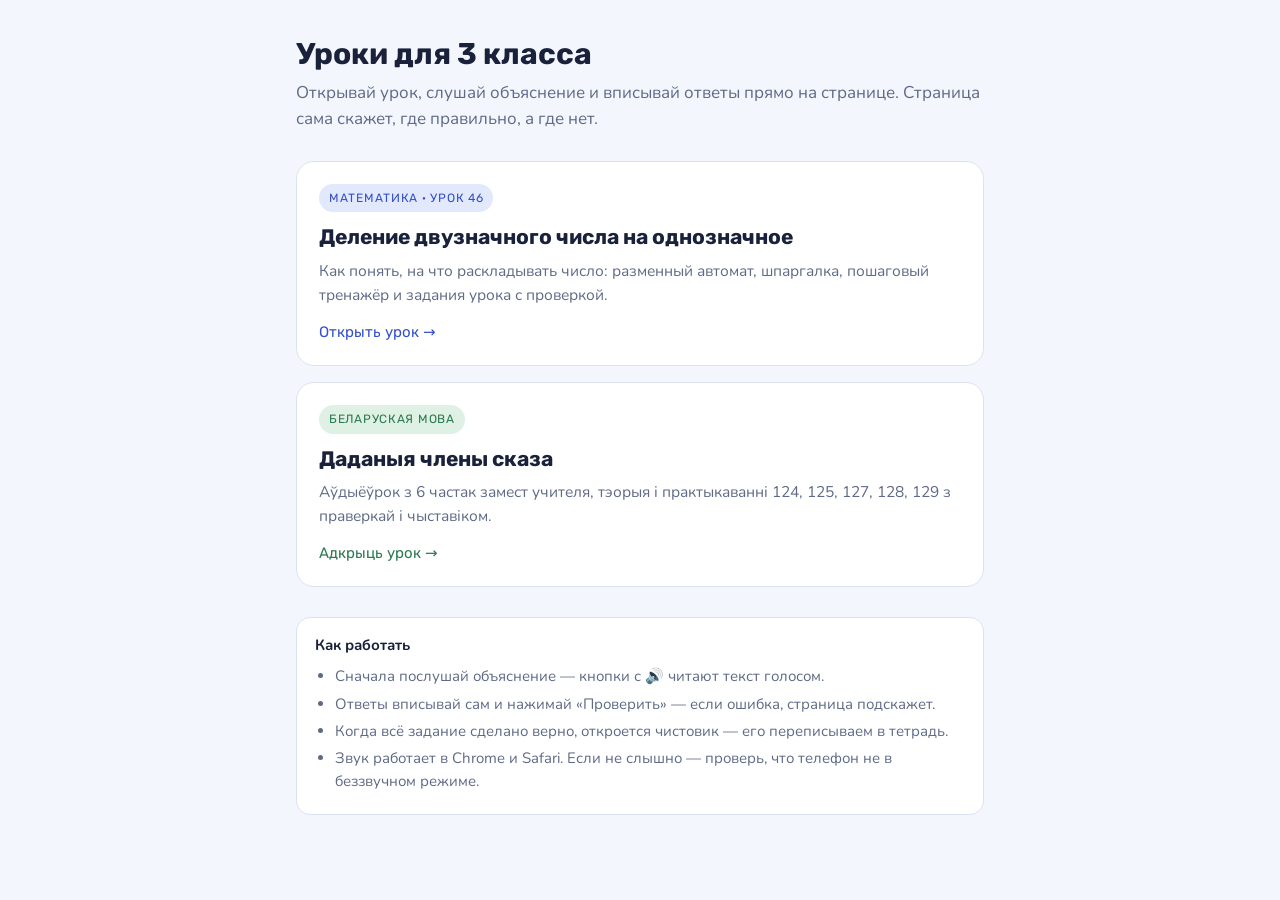
==== index.html @ 9c9ded45 "Уроки для 3 класса: математика и беларуская мова Co-Authored-By: Claude Opus 5 <noreply@anthropic.co" ====
<!doctype html>
<html lang="ru">
<head>
<meta charset="utf-8">
<meta name="viewport" content="width=device-width, initial-scale=1, viewport-fit=cover">
<meta name="theme-color" content="#f3f6fc">
<meta name="robots" content="noindex, nofollow">
<title>Уроки — 3 класс</title>
<link rel="stylesheet" href="https://fonts.googleapis.com/css2?family=Nunito:wght@400;600;700;800&family=Rubik:wght@500;600;700&display=swap">
<style>
:root{
  --bg:#f3f6fc; --surface:#fff; --ink:#19223a; --muted:#5e6a86; --line:#dbe3f2;
  --math:#3550c8; --math-soft:#e3e9fd; --be:#2c7a51; --be-soft:#dff0e5;
  --font-body:"Nunito",system-ui,-apple-system,sans-serif;
  --font-head:"Rubik","Nunito",system-ui,sans-serif;
}
@media (prefers-color-scheme:dark){
  :root:not([data-theme="light"]){
    --bg:#11141c; --surface:#1a1f2b; --ink:#eef2fa; --muted:#a3aec5; --line:#2b3242;
    --math:#93a9ff; --math-soft:#20284a; --be:#7fd0a4; --be-soft:#172c22;
  }
}
:root[data-theme="dark"]{
  --bg:#11141c; --surface:#1a1f2b; --ink:#eef2fa; --muted:#a3aec5; --line:#2b3242;
  --math:#93a9ff; --math-soft:#20284a; --be:#7fd0a4; --be-soft:#172c22;
}
*{box-sizing:border-box}
html{-webkit-text-size-adjust:100%}
body{margin:0;background:var(--bg);color:var(--ink);font-family:var(--font-body);font-size:17px;line-height:1.55}
.wrap{max-width:720px;margin:0 auto;padding:36px max(16px,env(safe-area-inset-left,0px)) 64px max(16px,env(safe-area-inset-right,0px))}
h1{font-family:var(--font-head);font-size:30px;line-height:1.2;margin:0 0 8px}
.sub{color:var(--muted);margin:0 0 28px}
a.card{display:block;text-decoration:none;color:inherit;background:var(--surface);border:1px solid var(--line);border-radius:18px;padding:22px 22px 20px;margin-bottom:16px;transition:transform .12s ease, box-shadow .12s ease}
a.card:hover{transform:translateY(-2px);box-shadow:0 10px 26px rgba(25,34,58,.10)}
.tag{display:inline-block;font-family:var(--font-head);font-size:12px;letter-spacing:.06em;text-transform:uppercase;padding:5px 10px;border-radius:999px;margin-bottom:12px}
.m .tag{background:var(--math-soft);color:var(--math)}
.b .tag{background:var(--be-soft);color:var(--be)}
.card h2{font-family:var(--font-head);font-size:21px;margin:0 0 8px;line-height:1.25}
.card p{margin:0;color:var(--muted);font-size:15.5px}
.card .go{display:inline-block;margin-top:14px;font-family:var(--font-head);font-size:15px}
.m .go{color:var(--math)} .b .go{color:var(--be)}
.note{margin-top:30px;padding:16px 18px;border-radius:14px;background:var(--surface);border:1px solid var(--line);font-size:15px;color:var(--muted)}
.note b{color:var(--ink)}
.note ul{margin:8px 0 0;padding-left:20px}
.note li{margin:4px 0}
</style>
</head>
<body>
<div class="wrap">
  <h1>Уроки для 3 класса</h1>
  <p class="sub">Открывай урок, слушай объяснение и вписывай ответы прямо на странице. Страница сама скажет, где правильно, а где нет.</p>

  <a class="card m" href="matematika.html">
    <span class="tag">Математика · урок 46</span>
    <h2>Деление двузначного числа на однозначное</h2>
    <p>Как понять, на что раскладывать число: разменный автомат, шпаргалка, пошаговый тренажёр и задания урока с проверкой.</p>
    <span class="go">Открыть урок →</span>
  </a>

  <a class="card b" href="belaruskaya.html">
    <span class="tag">Беларуская мова</span>
    <h2>Даданыя члены сказа</h2>
    <p>Аўдыёўрок з 6 частак замест учителя, тэорыя і практыкаванні 124, 125, 127, 128, 129 з праверкай і чыставіком.</p>
    <span class="go">Адкрыць урок →</span>
  </a>

  <div class="note">
    <b>Как работать</b>
    <ul>
      <li>Сначала послушай объяснение — кнопки с 🔊 читают текст голосом.</li>
      <li>Ответы вписывай сам и нажимай «Проверить» — если ошибка, страница подскажет.</li>
      <li>Когда всё задание сделано верно, откроется чистовик — его переписываем в тетрадь.</li>
      <li>Звук работает в Chrome и Safari. Если не слышно — проверь, что телефон не в беззвучном режиме.</li>
    </ul>
  </div>
</div>
</body>
</html>
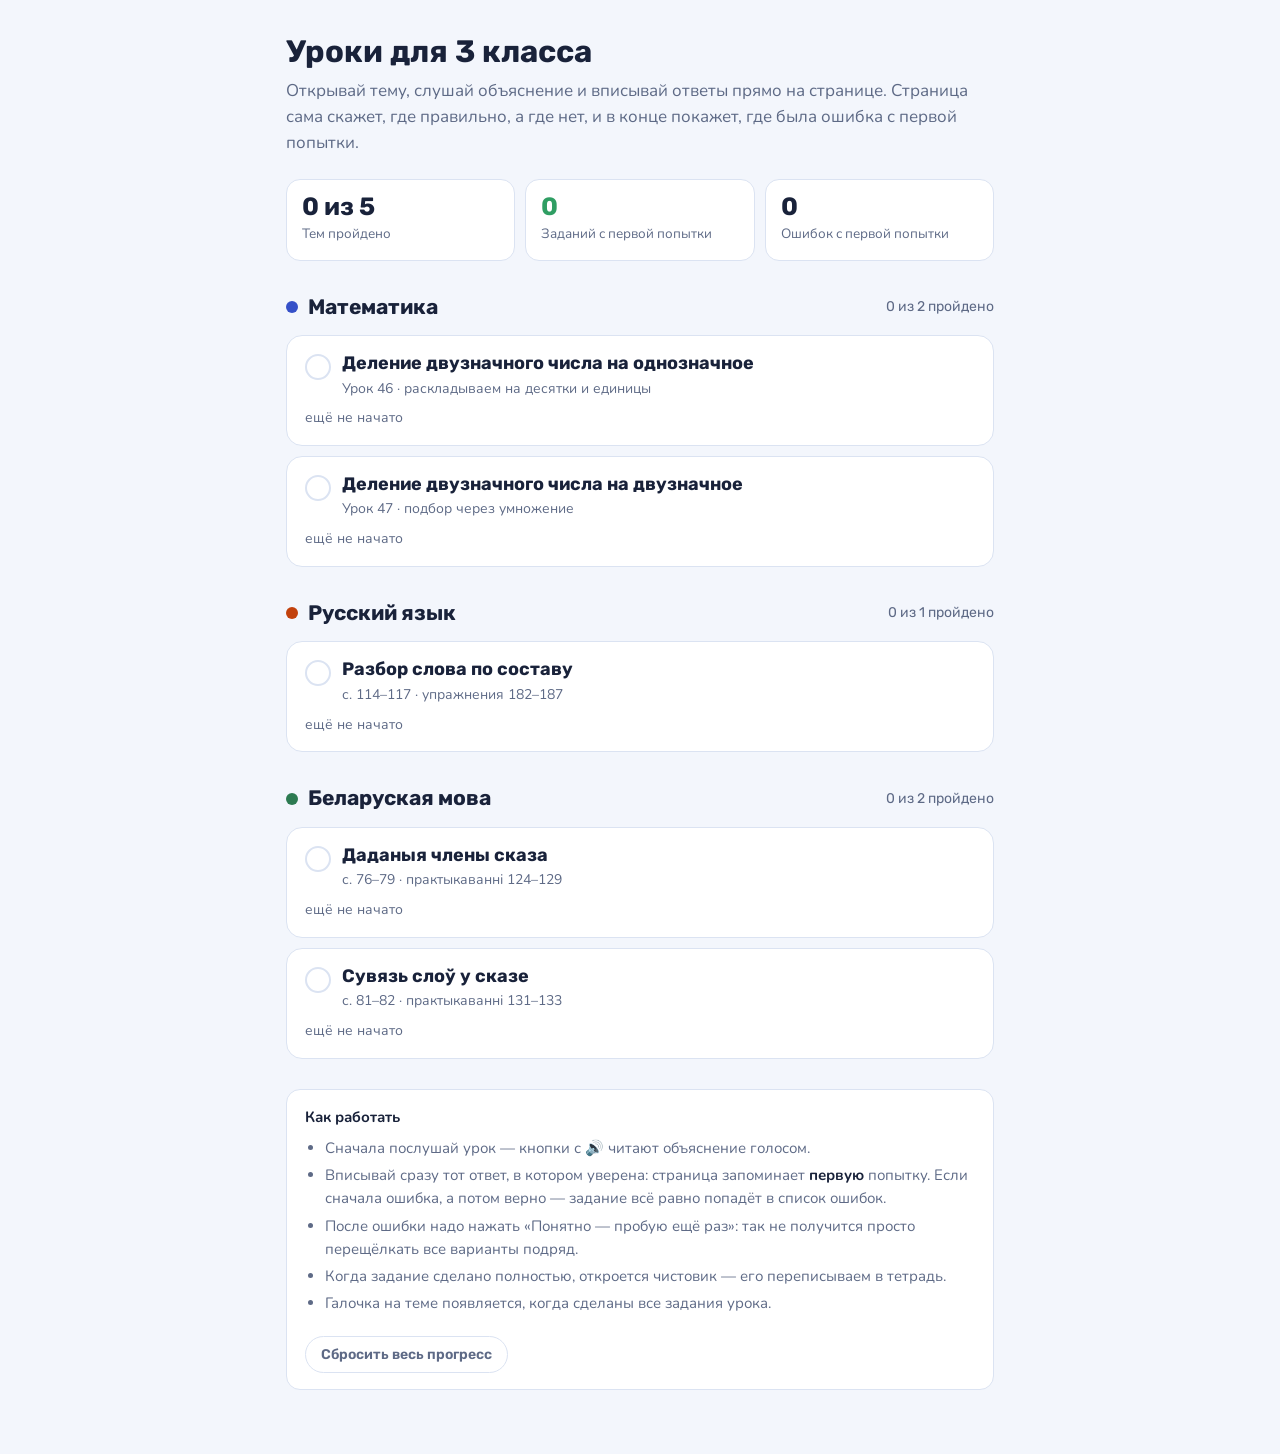
==== commit 9598a723: "Учёт первых попыток, главная по предметам, три новых урока - общий модуль Uroki: запоминает первую п" ====
--- a/index.html
+++ b/index.html
@@ -9,70 +9,160 @@
 <link rel="stylesheet" href="https://fonts.googleapis.com/css2?family=Nunito:wght@400;600;700;800&family=Rubik:wght@500;600;700&display=swap">
 <style>
 :root{
-  --bg:#f3f6fc; --surface:#fff; --ink:#19223a; --muted:#5e6a86; --line:#dbe3f2;
-  --math:#3550c8; --math-soft:#e3e9fd; --be:#2c7a51; --be-soft:#dff0e5;
+  --bg:#f3f6fc; --surface:#fff; --surface-2:#eef2fa; --ink:#19223a; --muted:#5e6a86; --line:#dbe3f2;
+  --ok:#2f9e63; --ok-soft:#dff3e7; --wrong:#d94a4a; --wrong-soft:#fde4e4; --warn:#c2691c;
   --font-body:"Nunito",system-ui,-apple-system,sans-serif;
   --font-head:"Rubik","Nunito",system-ui,sans-serif;
 }
 @media (prefers-color-scheme:dark){
-  :root:not([data-theme="light"]){
-    --bg:#11141c; --surface:#1a1f2b; --ink:#eef2fa; --muted:#a3aec5; --line:#2b3242;
-    --math:#93a9ff; --math-soft:#20284a; --be:#7fd0a4; --be-soft:#172c22;
-  }
+  :root:not([data-theme="light"]){ --bg:#11141c; --surface:#1a1f2b; --surface-2:#222838; --ink:#eef2fa; --muted:#a3aec5; --line:#2e3547; --ok-soft:#17301f; --wrong-soft:#3a1e1e; }
 }
-:root[data-theme="dark"]{
-  --bg:#11141c; --surface:#1a1f2b; --ink:#eef2fa; --muted:#a3aec5; --line:#2b3242;
-  --math:#93a9ff; --math-soft:#20284a; --be:#7fd0a4; --be-soft:#172c22;
-}
+:root[data-theme="dark"]{ --bg:#11141c; --surface:#1a1f2b; --surface-2:#222838; --ink:#eef2fa; --muted:#a3aec5; --line:#2e3547; --ok-soft:#17301f; --wrong-soft:#3a1e1e; }
 *{box-sizing:border-box}
 html{-webkit-text-size-adjust:100%}
 body{margin:0;background:var(--bg);color:var(--ink);font-family:var(--font-body);font-size:17px;line-height:1.55}
-.wrap{max-width:720px;margin:0 auto;padding:36px max(16px,env(safe-area-inset-left,0px)) 64px max(16px,env(safe-area-inset-right,0px))}
-h1{font-family:var(--font-head);font-size:30px;line-height:1.2;margin:0 0 8px}
-.sub{color:var(--muted);margin:0 0 28px}
-a.card{display:block;text-decoration:none;color:inherit;background:var(--surface);border:1px solid var(--line);border-radius:18px;padding:22px 22px 20px;margin-bottom:16px;transition:transform .12s ease, box-shadow .12s ease}
-a.card:hover{transform:translateY(-2px);box-shadow:0 10px 26px rgba(25,34,58,.10)}
-.tag{display:inline-block;font-family:var(--font-head);font-size:12px;letter-spacing:.06em;text-transform:uppercase;padding:5px 10px;border-radius:999px;margin-bottom:12px}
-.m .tag{background:var(--math-soft);color:var(--math)}
-.b .tag{background:var(--be-soft);color:var(--be)}
-.card h2{font-family:var(--font-head);font-size:21px;margin:0 0 8px;line-height:1.25}
-.card p{margin:0;color:var(--muted);font-size:15.5px}
-.card .go{display:inline-block;margin-top:14px;font-family:var(--font-head);font-size:15px}
-.m .go{color:var(--math)} .b .go{color:var(--be)}
-.note{margin-top:30px;padding:16px 18px;border-radius:14px;background:var(--surface);border:1px solid var(--line);font-size:15px;color:var(--muted)}
+.wrap{max-width:740px;margin:0 auto;padding:34px max(16px,env(safe-area-inset-left,0px)) 64px max(16px,env(safe-area-inset-right,0px))}
+h1{font-family:var(--font-head);font-size:31px;line-height:1.15;margin:0 0 8px}
+.sub{color:var(--muted);margin:0 0 22px}
+.overall{display:flex;flex-wrap:wrap;gap:10px;margin:0 0 30px}
+.ov{flex:1 1 150px;background:var(--surface);border:1px solid var(--line);border-radius:14px;padding:13px 15px}
+.ov b{display:block;font-family:var(--font-head);font-size:25px;line-height:1.1}
+.ov span{font-size:13.5px;color:var(--muted)}
+.ov.good b{color:var(--ok)} .ov.bad b{color:var(--wrong)}
+.subj{margin:0 0 30px}
+.subj-head{display:flex;align-items:center;gap:10px;margin:0 0 12px}
+.dot{width:12px;height:12px;border-radius:50%;flex:none}
+.subj-head h2{font-family:var(--font-head);font-size:21px;margin:0}
+.subj-head .cnt{margin-left:auto;font-size:14px;color:var(--muted);font-family:var(--font-head)}
+a.card{display:block;text-decoration:none;color:inherit;background:var(--surface);border:1px solid var(--line);border-radius:16px;padding:16px 18px;margin-bottom:10px;transition:transform .12s ease,box-shadow .12s ease}
+a.card:hover{transform:translateY(-2px);box-shadow:0 10px 24px rgba(25,34,58,.09)}
+a.card.done{border-color:var(--ok)}
+.card-top{display:flex;align-items:flex-start;gap:11px}
+.tick{flex:none;width:26px;height:26px;border-radius:50%;border:2px solid var(--line);display:flex;align-items:center;justify-content:center;font-size:15px;color:transparent;margin-top:2px}
+.tick.on{background:var(--ok);border-color:var(--ok);color:#fff}
+.card h3{font-family:var(--font-head);font-size:18px;margin:0 0 3px;line-height:1.25}
+.card .meta{font-size:14px;color:var(--muted)}
+.bar{height:7px;border-radius:999px;background:var(--surface-2);margin:11px 0 0;overflow:hidden}
+.bar i{display:block;height:100%;background:var(--ok);border-radius:999px}
+.stat{margin:8px 0 0;font-size:14px;color:var(--muted);display:flex;flex-wrap:wrap;gap:4px 14px}
+.stat .err{color:var(--wrong);font-weight:700}
+.stat .allok{color:var(--ok);font-weight:700}
+.note{margin-top:8px;padding:16px 18px;border-radius:14px;background:var(--surface);border:1px solid var(--line);font-size:15px;color:var(--muted)}
 .note b{color:var(--ink)}
 .note ul{margin:8px 0 0;padding-left:20px}
 .note li{margin:4px 0}
+.reset{margin-top:16px;font-family:var(--font-head);font-size:14px;font-weight:600;cursor:pointer;background:none;color:var(--muted);border:1px solid var(--line);border-radius:999px;padding:9px 15px}
+.reset:hover{color:var(--ink)}
+@media (max-width:520px){ .ov{flex:1 1 100%} }
 </style>
 </head>
 <body>
 <div class="wrap">
   <h1>Уроки для 3 класса</h1>
-  <p class="sub">Открывай урок, слушай объяснение и вписывай ответы прямо на странице. Страница сама скажет, где правильно, а где нет.</p>
+  <p class="sub">Открывай тему, слушай объяснение и вписывай ответы прямо на странице. Страница сама скажет, где правильно, а где нет, и в конце покажет, где была ошибка с первой попытки.</p>
 
-  <a class="card m" href="matematika.html">
-    <span class="tag">Математика · урок 46</span>
-    <h2>Деление двузначного числа на однозначное</h2>
-    <p>Как понять, на что раскладывать число: разменный автомат, шпаргалка, пошаговый тренажёр и задания урока с проверкой.</p>
-    <span class="go">Открыть урок →</span>
-  </a>
-
-  <a class="card b" href="belaruskaya.html">
-    <span class="tag">Беларуская мова</span>
-    <h2>Даданыя члены сказа</h2>
-    <p>Аўдыёўрок з 6 частак замест учителя, тэорыя і практыкаванні 124, 125, 127, 128, 129 з праверкай і чыставіком.</p>
-    <span class="go">Адкрыць урок →</span>
-  </a>
+  <div class="overall" id="overall"></div>
+  <div id="subjects"></div>
 
   <div class="note">
     <b>Как работать</b>
     <ul>
-      <li>Сначала послушай объяснение — кнопки с 🔊 читают текст голосом.</li>
-      <li>Ответы вписывай сам и нажимай «Проверить» — если ошибка, страница подскажет.</li>
-      <li>Когда всё задание сделано верно, откроется чистовик — его переписываем в тетрадь.</li>
-      <li>Звук работает в Chrome и Safari. Если не слышно — проверь, что телефон не в беззвучном режиме.</li>
+      <li>Сначала послушай урок — кнопки с 🔊 читают объяснение голосом.</li>
+      <li>Вписывай сразу тот ответ, в котором уверена: страница запоминает <b>первую</b> попытку. Если сначала ошибка, а потом верно — задание всё равно попадёт в список ошибок.</li>
+      <li>После ошибки надо нажать «Понятно — пробую ещё раз»: так не получится просто перещёлкать все варианты подряд.</li>
+      <li>Когда задание сделано полностью, откроется чистовик — его переписываем в тетрадь.</li>
+      <li>Галочка на теме появляется, когда сделаны все задания урока.</li>
     </ul>
+    <button class="reset" type="button" id="reset">Сбросить весь прогресс</button>
   </div>
 </div>
+
+<script>
+(function(){
+'use strict';
+var KEY='uroki.progress.v1';
+
+var CATALOG=[
+ {name:'Математика', color:'#3550c8', topics:[
+   {id:'math-46', href:'matematika.html',      t:'Деление двузначного числа на однозначное', m:'Урок 46 · раскладываем на десятки и единицы'},
+   {id:'math-47', href:'matematika-47.html',   t:'Деление двузначного числа на двузначное',  m:'Урок 47 · подбор через умножение'}
+ ]},
+ {name:'Русский язык', color:'#c2410c', topics:[
+   {id:'rus-sostav', href:'russkiy-sostav.html', t:'Разбор слова по составу', m:'с. 114–117 · упражнения 182–187'}
+ ]},
+ {name:'Беларуская мова', color:'#2c7a51', topics:[
+   {id:'be-dadanyia', href:'belaruskaya.html',        t:'Даданыя члены сказа', m:'с. 76–79 · практыкаванні 124–129'},
+   {id:'be-suvyaz',   href:'belaruskaya-suvyaz.html', t:'Сувязь слоў у сказе', m:'с. 81–82 · практыкаванні 131–133'}
+ ]}
+];
+
+function read(){ try{ return JSON.parse(localStorage.getItem(KEY))||{}; }catch(e){ return {}; } }
+
+function E(tag,cls,txt){ var e=document.createElement(tag); if(cls)e.className=cls; if(txt!==undefined)e.textContent=txt; return e; }
+
+var P=read();
+var all={topics:0, doneTopics:0, items:0, doneItems:0, first:0, errors:0};
+
+var host=document.getElementById('subjects');
+CATALOG.forEach(function(sub){
+  var box=E('section','subj');
+  var head=E('div','subj-head');
+  var d=E('span','dot'); d.style.background=sub.color; head.appendChild(d);
+  head.appendChild(E('h2',null,sub.name));
+  var cnt=E('span','cnt'); head.appendChild(cnt);
+  box.appendChild(head);
+
+  var doneHere=0;
+  sub.topics.forEach(function(tp){
+    var p=P[tp.id]||null;
+    var total=p? (p.total||0) : 0, done=p? (p.done||0) : 0;
+    var isDone = total>0 && done>=total;
+    all.topics++; all.items+=total; all.doneItems+=done;
+    if(p){ all.first+=(p.first||0); all.errors+=(p.errors||0); }
+    if(isDone){ all.doneTopics++; doneHere++; }
+
+    var a=E('a','card'+(isDone?' done':'')); a.href=tp.href;
+    var top=E('div','card-top');
+    var tick=E('span','tick'+(isDone?' on':''),'✓'); top.appendChild(tick);
+    var txt=E('div');
+    txt.appendChild(E('h3',null,tp.t));
+    txt.appendChild(E('div','meta',tp.m));
+    top.appendChild(txt);
+    a.appendChild(top);
+
+    if(total>0){
+      var bar=E('div','bar'); var fill=E('i'); fill.style.width=Math.round(done/total*100)+'%';
+      fill.style.background=isDone? 'var(--ok)' : sub.color;
+      bar.appendChild(fill); a.appendChild(bar);
+      var st=E('div','stat');
+      st.appendChild(E('span',null,'сделано '+done+' из '+total));
+      if(p.errors>0) st.appendChild(E('span','err','ошибок с первой попытки: '+p.errors));
+      else if(done>0) st.appendChild(E('span','allok','пока без ошибок с первой попытки'));
+      a.appendChild(st);
+    } else {
+      var st2=E('div','stat'); st2.appendChild(E('span',null,'ещё не начато'));
+      a.appendChild(st2);
+    }
+    box.appendChild(a);
+  });
+
+  cnt.textContent=doneHere+' из '+sub.topics.length+' пройдено';
+  host.appendChild(box);
+});
+
+var ov=document.getElementById('overall');
+function card(val,label,cls){ var d=E('div','ov'+(cls?' '+cls:'')); d.appendChild(E('b',null,String(val))); d.appendChild(E('span',null,label)); return d; }
+ov.appendChild(card(all.doneTopics+' из '+all.topics,'Тем пройдено'));
+ov.appendChild(card(all.first,'Заданий с первой попытки','good'));
+ov.appendChild(card(all.errors,'Ошибок с первой попытки', all.errors? 'bad':''));
+
+document.getElementById('reset').addEventListener('click',function(){
+  if(window.confirm('Удалить весь сохранённый прогресс по всем темам? Это нельзя отменить.')){
+    try{ localStorage.removeItem(KEY); }catch(e){}
+    location.reload();
+  }
+});
+})();
+</script>
 </body>
 </html>
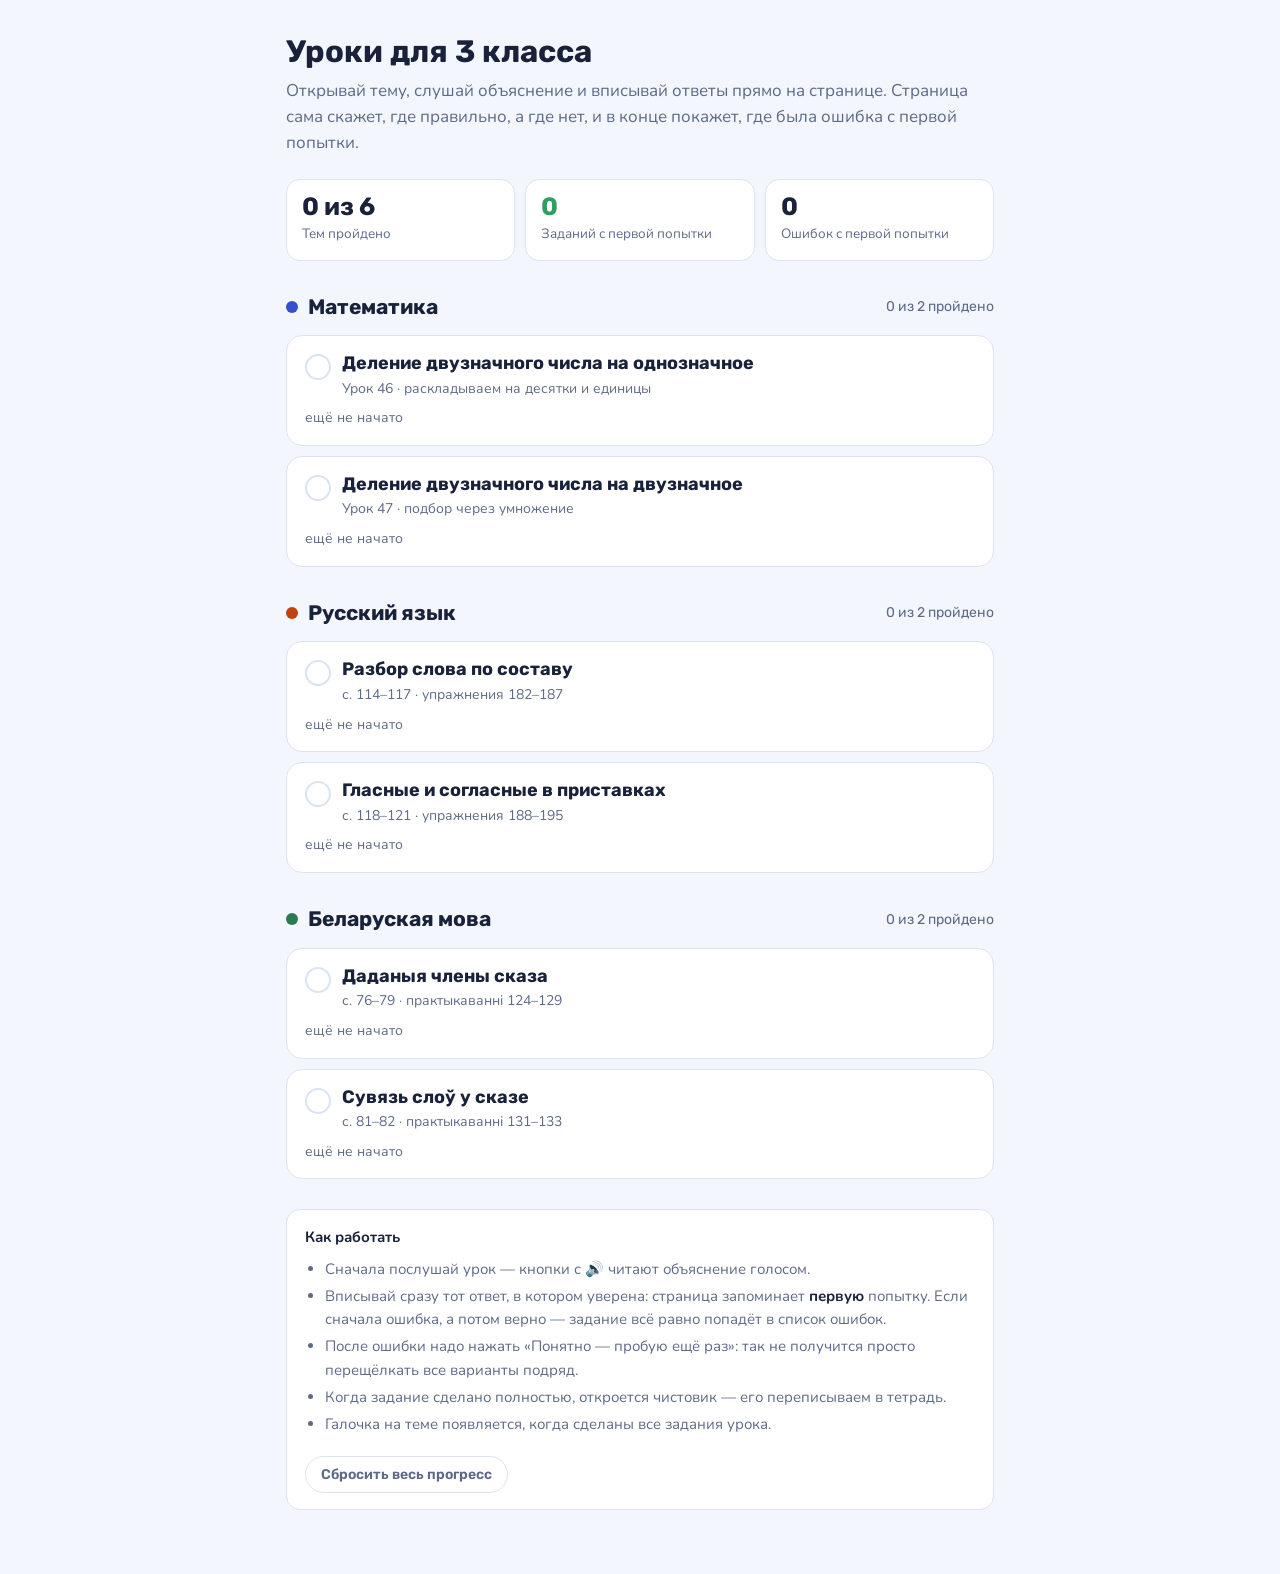
==== commit ecf597f1: "Новая тема «Гласные и согласные в приставках» и помощник с разложением - страница russkiy-pristavki." ====
--- a/index.html
+++ b/index.html
@@ -88,7 +88,8 @@
    {id:'math-47', href:'matematika-47.html',   t:'Деление двузначного числа на двузначное',  m:'Урок 47 · подбор через умножение'}
  ]},
  {name:'Русский язык', color:'#c2410c', topics:[
-   {id:'rus-sostav', href:'russkiy-sostav.html', t:'Разбор слова по составу', m:'с. 114–117 · упражнения 182–187'}
+   {id:'rus-sostav',    href:'russkiy-sostav.html',    t:'Разбор слова по составу',          m:'с. 114–117 · упражнения 182–187'},
+   {id:'rus-pristavki', href:'russkiy-pristavki.html', t:'Гласные и согласные в приставках', m:'с. 118–121 · упражнения 188–195'}
  ]},
  {name:'Беларуская мова', color:'#2c7a51', topics:[
    {id:'be-dadanyia', href:'belaruskaya.html',        t:'Даданыя члены сказа', m:'с. 76–79 · практыкаванні 124–129'},
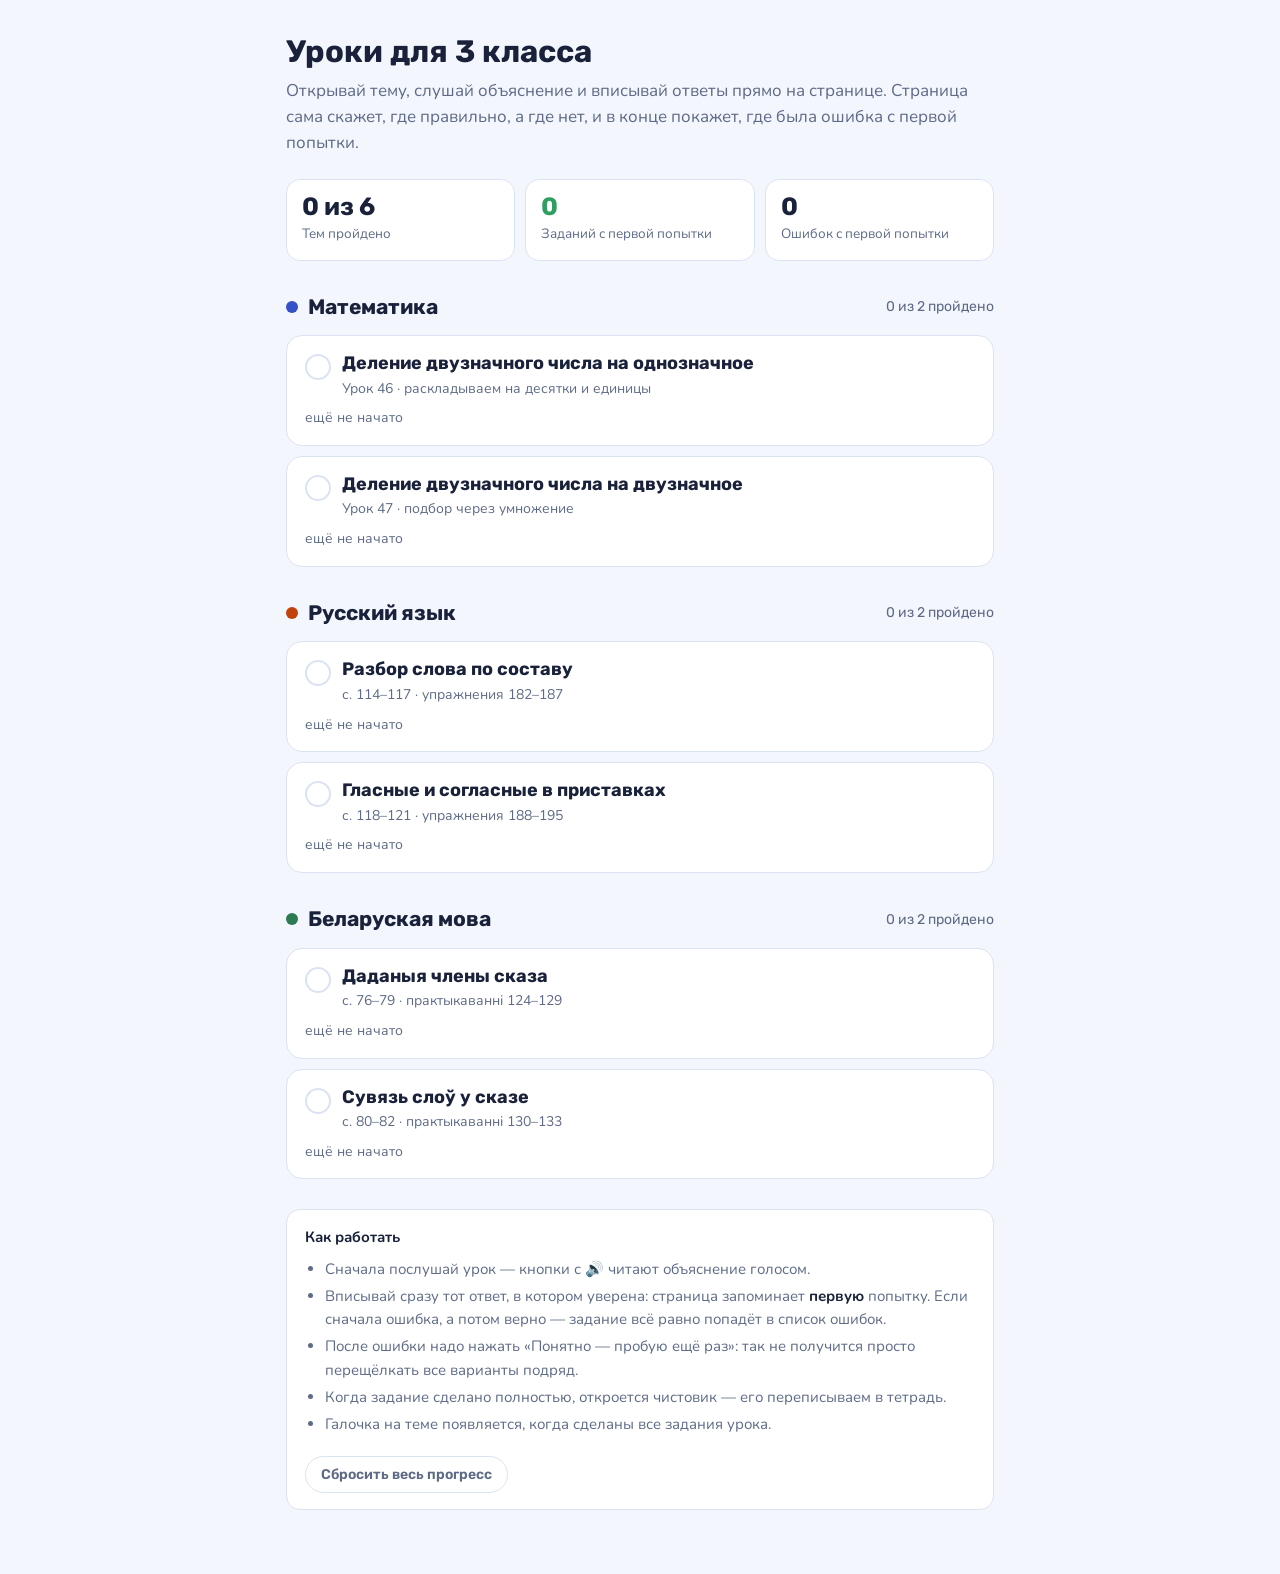
==== commit f8199e33: "Каталог и README: тема теперь 130–133 Co-Authored-By: Claude Opus 5 <noreply@anthropic.com>" ====
--- a/index.html
+++ b/index.html
@@ -93,7 +93,7 @@
  ]},
  {name:'Беларуская мова', color:'#2c7a51', topics:[
    {id:'be-dadanyia', href:'belaruskaya.html',        t:'Даданыя члены сказа', m:'с. 76–79 · практыкаванні 124–129'},
-   {id:'be-suvyaz',   href:'belaruskaya-suvyaz.html', t:'Сувязь слоў у сказе', m:'с. 81–82 · практыкаванні 131–133'}
+   {id:'be-suvyaz',   href:'belaruskaya-suvyaz.html', t:'Сувязь слоў у сказе', m:'с. 80–82 · практыкаванні 130–133'}
  ]}
 ];
 
